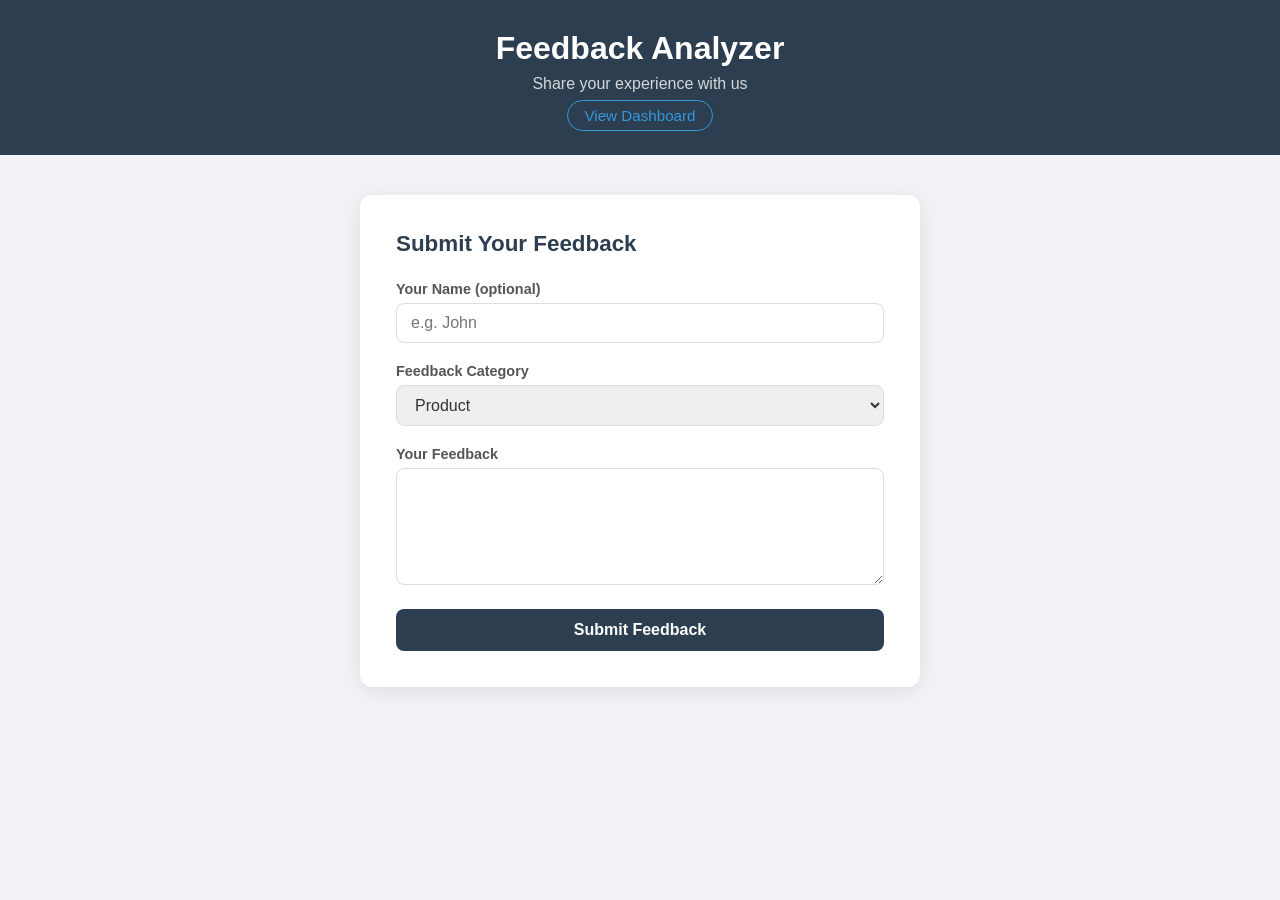
==== frontend/index.html @ 9476f7ea "Initial commit - Feedback Sentiment Analyzer" ====
<!DOCTYPE html>
<html lang="en">

<head>
    <meta charset="UTF-8">
    <meta name="viewport" content="width=device-width, initial-scale=1.0">
    <title>Feedback Analyzer</title>
    <link rel="stylesheet" href="style.css">
</head>

<body>

    <!-- ========== HEADER ========== -->
    <header>
        <h1>Feedback Analyzer</h1>
        <p>Share your experience with us</p>
        <a href="dashboard.html">View Dashboard</a>
    </header>

    <!-- ========== MAIN FORM CARD ========== -->
    <main>
        <div class="form-card">

            <h2>Submit Your Feedback</h2>

            <!-- Name Field -->
            <div class="form-group">
                <label for="name">Your Name (optional)</label>
                <input type="text" id="name" placeholder="e.g. John">
            </div>

            <!-- Category Field -->
            <div class="form-group">
                <label for="category">Feedback Category</label>
                <select id="category">
                    <option value="Product">Product</option>
                    <option value="Service">Service</option>
                    <option value="General">General</option>
                </select>
            </div>

            <!-- Feedback Text Field -->
            <div class="form-group">
                <label for="feedback_text">Your Feedback</label>
                <textarea
                    id="feedback_text"
                    placeholder="Write your feedback here..."
                    rows="5">
                </textarea>
            </div>

            <!-- Submit Button -->
            <button id="submit-btn">Submit Feedback</button>

            <!-- Result Box (hidden until feedback is submitted) -->
            <div id="result-box" class="result-box hidden">
                <p id="result-message"></p>
                <p id="sentiment-label"></p>
            </div>

        </div>
    </main>

    <script src="script.js"></script>

</body>
</html>
---- frontend/style.css ----
/* ===== GLOBAL RESET & BASE ===== */
* {
    margin: 0;
    padding: 0;
    box-sizing: border-box;
}

body {
    font-family: 'Segoe UI', Tahoma, Geneva, Verdana, sans-serif;
    background-color: #f0f2f5;
    color: #333;
    min-height: 100vh;
}

/* ===== HEADER ===== */
header {
    background-color: #2c3e50;
    color: white;
    text-align: center;
    padding: 30px 20px;
}

header h1 {
    font-size: 2rem;
    margin-bottom: 8px;
}

header p {
    font-size: 1rem;
    opacity: 0.8;
    margin-bottom: 14px;
}

header a {
    color: #3498db;
    text-decoration: none;
    font-size: 0.95rem;
    border: 1px solid #3498db;
    padding: 6px 16px;
    border-radius: 20px;
}

header a:hover {
    background-color: #3498db;
    color: white;
}

/* ===== MAIN LAYOUT ===== */
main {
    display: flex;
    justify-content: center;
    padding: 40px 20px;
}

/* ===== FORM CARD ===== */
.form-card {
    background-color: white;
    border-radius: 12px;
    padding: 36px;
    width: 100%;
    max-width: 560px;
    box-shadow: 0 4px 20px rgba(0, 0, 0, 0.08);
}

.form-card h2 {
    margin-bottom: 24px;
    font-size: 1.4rem;
    color: #2c3e50;
}

/* ===== FORM GROUPS ===== */
.form-group {
    margin-bottom: 20px;
}

.form-group label {
    display: block;
    font-size: 0.9rem;
    font-weight: 600;
    margin-bottom: 6px;
    color: #555;
}

.form-group input,
.form-group select,
.form-group textarea {
    width: 100%;
    padding: 10px 14px;
    border: 1px solid #ddd;
    border-radius: 8px;
    font-size: 1rem;
    color: #333;
    outline: none;
    transition: border-color 0.2s;
}

.form-group input:focus,
.form-group select:focus,
.form-group textarea:focus {
    border-color: #3498db;
}

.form-group textarea {
    resize: vertical;
}

/* ===== SUBMIT BUTTON ===== */
button#submit-btn {
    width: 100%;
    padding: 12px;
    background-color: #2c3e50;
    color: white;
    font-size: 1rem;
    font-weight: 600;
    border: none;
    border-radius: 8px;
    cursor: pointer;
    transition: background-color 0.2s;
}

button#submit-btn:hover {
    background-color: #3498db;
}

/* ===== RESULT BOX ===== */
.result-box {
    margin-top: 20px;
    padding: 16px;
    border-radius: 8px;
    text-align: center;
}

.result-box.positive {
    background-color: #eafaf1;
    border: 1px solid #2ecc71;
    color: #1e8449;
}

.result-box.negative {
    background-color: #fdf2f2;
    border: 1px solid #e74c3c;
    color: #c0392b;
}

.result-box.neutral {
    background-color: #fef9e7;
    border: 1px solid #f1c40f;
    color: #9a7d0a;
}

/* ===== HIDDEN UTILITY CLASS ===== */
.hidden {
    display: none;
}

/* ===== DASHBOARD STYLES ===== */

.dash-page {
    max-width: 780px;
    margin: 30px auto;
    padding: 0 16px 40px;
    font-family: 'Segoe UI', Tahoma, Geneva, Verdana, sans-serif;
}

/* --- Header --- */
.dash-header {
    background: #2c3e50;
    color: white;
    padding: 16px 22px;
    border-radius: 10px;
    display: flex;
    justify-content: space-between;
    align-items: center;
    margin-bottom: 22px;
}

.dash-header h1 {
    font-size: 1.2rem;
    font-weight: 600;
    color: white;
    margin: 0;
}

.dash-header a {
    font-size: 0.82rem;
    color: white;
    text-decoration: none;
    border: 1px solid white;
    padding: 5px 14px;
    border-radius: 20px;
    transition: background 0.2s;
}

.dash-header a:hover {
    background: rgba(255,255,255,0.15);
}

/* --- Section labels --- */
.section-label {
    font-size: 0.72rem;
    font-weight: 700;
    color: #aaa;
    letter-spacing: 0.8px;
    text-transform: uppercase;
    margin-bottom: 10px;
}

/* --- Stat cards --- */
.stats-row {
    display: grid;
    grid-template-columns: repeat(3, 1fr);
    gap: 14px;
    margin-bottom: 24px;
}

.stat-box {
    background: white;
    border-radius: 10px;
    padding: 18px 16px;
    display: flex;
    flex-direction: column;
    align-items: flex-start;
    border: 1px solid #eee;
}

.stat-num {
    font-size: 2rem;
    font-weight: 700;
    line-height: 1;
    margin-bottom: 6px;
}

.stat-num.total { color: #2c3e50; }
.stat-num.pos   { color: #27ae60; }
.stat-num.neg   { color: #e74c3c; }
.stat-num.neu   { color: #f39c12; }

.stat-lbl {
    font-size: 0.78rem;
    color: #999;
}

/* --- Charts --- */
.charts-row {
    display: grid;
    grid-template-columns: 1fr 1fr;
    gap: 14px;
    margin-bottom: 24px;
}

.chart-box {
    background: white;
    border-radius: 10px;
    padding: 18px;
    border: 1px solid #eee;
}

.chart-title {
    font-size: 0.82rem;
    font-weight: 600;
    color: #555;
    margin: 0 0 14px;
}

/* --- Table --- */
.table-box {
    background: white;
    border-radius: 10px;
    padding: 18px;
    border: 1px solid #eee;
    overflow-x: auto;
}

#feedback-table {
    width: 100%;
    border-collapse: collapse;
    font-size: 0.85rem;
}

#feedback-table th {
    text-align: left;
    padding: 8px 12px;
    color: #777;
    font-weight: 600;
    border-bottom: 1px solid #eee;
    background: white;
}

#feedback-table td {
    padding: 10px 12px;
    border-bottom: 1px solid #f5f5f5;
    color: #444;
    vertical-align: top;
}

#feedback-table tr:last-child td {
    border-bottom: none;
}

#feedback-table tr:hover td {
    background: #fafafa;
}

/* --- Badges --- */
.badge {
    padding: 3px 10px;
    border-radius: 10px;
    font-size: 0.75rem;
    font-weight: 600;
    display: inline-block;
}

.badge-positive { background: #eafaf1; color: #1e8449; }
.badge-negative { background: #fdf2f2; color: #c0392b; }
.badge-neutral  { background: #fef9e7; color: #9a7d0a; }

/* --- Responsive --- */
@media (max-width: 560px) {
    .stats-row  { grid-template-columns: 1fr 1fr; }
    .charts-row { grid-template-columns: 1fr; }
}
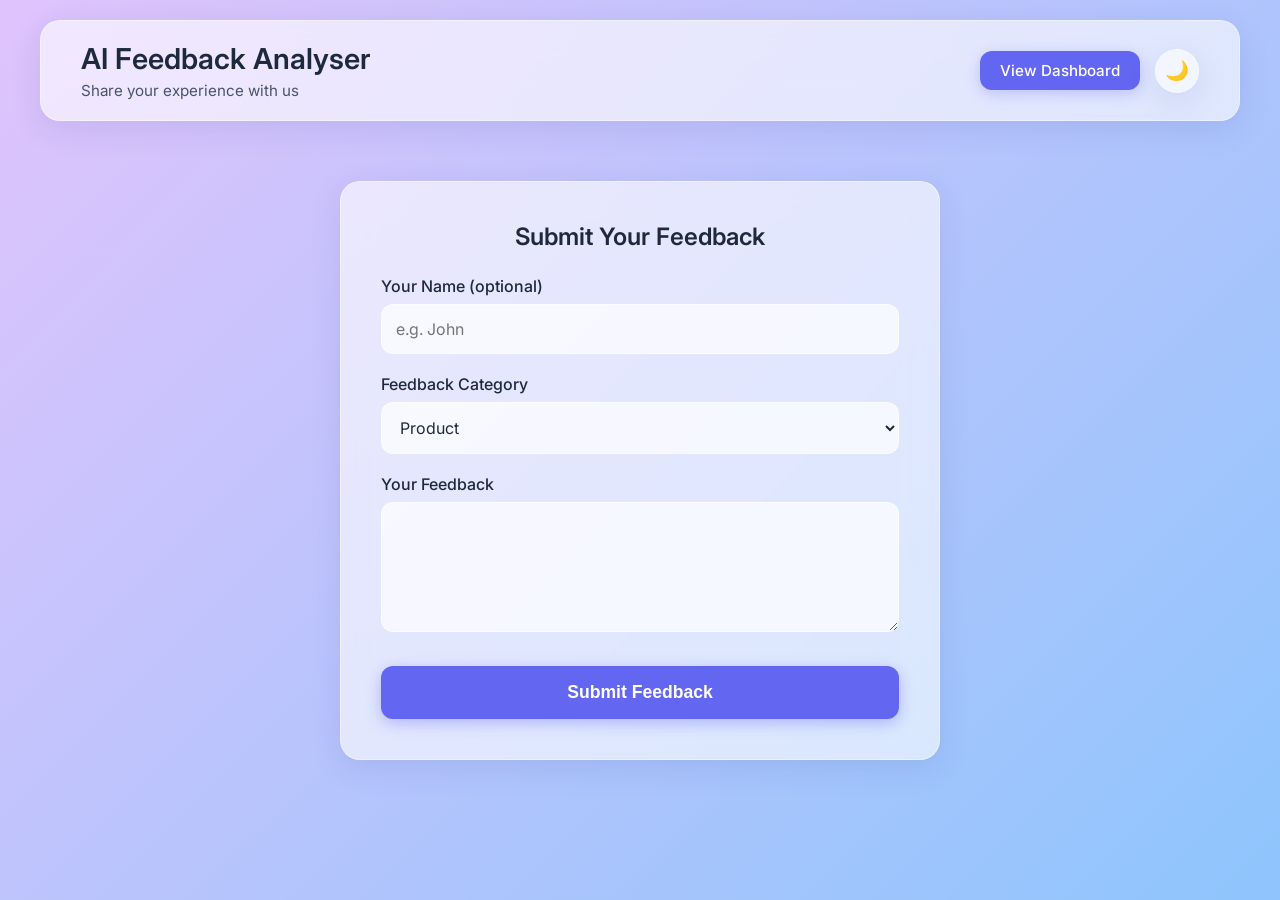
==== commit 431e6618: "feat: UI revamp, glassmorphism, dark mode, rename to AI Feedback Analyser" ====
--- a/frontend/index.html
+++ b/frontend/index.html
@@ -4,35 +4,40 @@
 <head>
     <meta charset="UTF-8">
     <meta name="viewport" content="width=device-width, initial-scale=1.0">
-    <title>Feedback Analyzer</title>
+    <title>AI Feedback Analyser</title>
     <link rel="stylesheet" href="style.css">
 </head>
 
 <body>
 
     <!-- ========== HEADER ========== -->
-    <header>
-        <h1>Feedback Analyzer</h1>
-        <p>Share your experience with us</p>
-        <a href="dashboard.html">View Dashboard</a>
+    <header class="header-container glass-panel">
+        <div class="header-title">
+            <h1>AI Feedback Analyser</h1>
+            <p>Share your experience with us</p>
+        </div>
+        <div class="header-actions">
+            <a href="dashboard.html" class="btn-nav">View Dashboard</a>
+            <button id="theme-toggle" class="theme-toggle" aria-label="Toggle dark mode">🌙</button>
+        </div>
     </header>
 
     <!-- ========== MAIN FORM CARD ========== -->
-    <main>
-        <div class="form-card">
+    <main class="container">
+        <div class="form-wrapper glass-panel">
 
             <h2>Submit Your Feedback</h2>
 
             <!-- Name Field -->
             <div class="form-group">
                 <label for="name">Your Name (optional)</label>
-                <input type="text" id="name" placeholder="e.g. John">
+                <input class="form-control" type="text" id="name" placeholder="e.g. John">
             </div>
 
             <!-- Category Field -->
             <div class="form-group">
                 <label for="category">Feedback Category</label>
-                <select id="category">
+                <select class="form-control" id="category">
                     <option value="Product">Product</option>
                     <option value="Service">Service</option>
                     <option value="General">General</option>
@@ -42,7 +47,7 @@
             <!-- Feedback Text Field -->
             <div class="form-group">
                 <label for="feedback_text">Your Feedback</label>
-                <textarea
+                <textarea class="form-control"
                     id="feedback_text"
                     placeholder="Write your feedback here..."
                     rows="5">
@@ -50,10 +55,10 @@
             </div>
 
             <!-- Submit Button -->
-            <button id="submit-btn">Submit Feedback</button>
+            <button id="submit-btn" class="btn-submit">Submit Feedback</button>
 
-            <!-- Result Box (hidden until feedback is submitted) -->
-            <div id="result-box" class="result-box hidden">
+            <!-- Result Box -->
+            <div id="result-box" class="result-box">
                 <p id="result-message"></p>
                 <p id="sentiment-label"></p>
             </div>
@@ -61,6 +66,7 @@
         </div>
     </main>
 
+    <script src="theme.js"></script>
     <script src="script.js"></script>
 
 </body>
--- a/frontend/style.css
+++ b/frontend/style.css
@@ -1,321 +1,322 @@
-/* ===== GLOBAL RESET & BASE ===== */
+@import url('https://fonts.googleapis.com/css2?family=Inter:wght@300;400;500;600;700&display=swap');
+
+:root {
+  /* Light Theme Variables */
+  --bg-gradient: linear-gradient(135deg, #e0c3fc 0%, #8ec5fc 100%);
+  --text-primary: #1e293b;
+  --text-secondary: #475569;
+  --glass-bg: rgba(255, 255, 255, 0.6);
+  --glass-border: rgba(255, 255, 255, 0.4);
+  --glass-shadow: 0 8px 32px 0 rgba(31, 38, 135, 0.1);
+  --accent-primary: #6366f1;
+  --accent-hover: #4f46e5;
+  --input-bg: rgba(255, 255, 255, 0.7);
+  --input-border: rgba(255, 255, 255, 0.5);
+  
+  --success: #10b981;
+  --danger: #ef4444;
+  --warning: #f59e0b;
+}
+
+body.dark-mode {
+  /* Dark Theme Variables */
+  --bg-gradient: linear-gradient(135deg, #0f2027 0%, #203a43 50%, #2c5364 100%);
+  --text-primary: #f8fafc;
+  --text-secondary: #cbd5e1;
+  --glass-bg: rgba(15, 23, 42, 0.6);
+  --glass-border: rgba(255, 255, 255, 0.1);
+  --glass-shadow: 0 8px 32px 0 rgba(0, 0, 0, 0.3);
+  --accent-primary: #818cf8;
+  --accent-hover: #6366f1;
+  --input-bg: rgba(15, 23, 42, 0.5);
+  --input-border: rgba(255, 255, 255, 0.2);
+}
+
+/* Base Styles */
 * {
-    margin: 0;
-    padding: 0;
-    box-sizing: border-box;
+  box-sizing: border-box;
+  margin: 0;
+  padding: 0;
+  transition: background-color 0.3s ease, color 0.3s ease, border-color 0.3s ease, box-shadow 0.3s ease;
 }
 
 body {
-    font-family: 'Segoe UI', Tahoma, Geneva, Verdana, sans-serif;
-    background-color: #f0f2f5;
-    color: #333;
-    min-height: 100vh;
-}
-
-/* ===== HEADER ===== */
-header {
-    background-color: #2c3e50;
-    color: white;
+  font-family: 'Inter', sans-serif;
+  min-height: 100vh;
+  background: var(--bg-gradient);
+  background-attachment: fixed;
+  color: var(--text-primary);
+  display: flex;
+  flex-direction: column;
+}
+
+/* Typography */
+h1, h2, h3 {
+  color: var(--text-primary);
+  font-weight: 600;
+}
+p {
+  color: var(--text-secondary);
+}
+
+/* Glassmorphism Utilities */
+.glass-panel {
+  background: var(--glass-bg);
+  backdrop-filter: blur(16px);
+  -webkit-backdrop-filter: blur(16px);
+  border: 1px solid var(--glass-border);
+  box-shadow: var(--glass-shadow);
+  border-radius: 20px;
+}
+
+/* Header & Nav */
+.header-container {
+  display: flex;
+  justify-content: space-between;
+  align-items: center;
+  padding: 20px 40px;
+  margin: 20px auto;
+  width: 95%;
+  max-width: 1200px;
+}
+.header-title h1 {
+  font-size: 1.8rem;
+  margin-bottom: 5px;
+}
+.header-title p {
+  font-size: 0.95rem;
+}
+.header-actions {
+  display: flex;
+  align-items: center;
+  gap: 15px;
+}
+.btn-nav {
+  text-decoration: none;
+  color: #fff;
+  background-color: var(--accent-primary);
+  padding: 10px 20px;
+  border-radius: 12px;
+  font-weight: 500;
+  font-size: 0.95rem;
+  box-shadow: 0 4px 15px rgba(99, 102, 241, 0.3);
+}
+.btn-nav:hover {
+  background-color: var(--accent-hover);
+  transform: translateY(-2px);
+}
+
+/* Theme Toggle Button */
+.theme-toggle {
+  background: var(--glass-bg);
+  border: 1px solid var(--glass-border);
+  color: var(--text-primary);
+  border-radius: 50%;
+  width: 44px;
+  height: 44px;
+  display: flex;
+  align-items: center;
+  justify-content: center;
+  cursor: pointer;
+  font-size: 1.2rem;
+  box-shadow: var(--glass-shadow);
+  outline: none;
+}
+.theme-toggle:hover {
+  transform: scale(1.05);
+}
+
+/* Layout Containers */
+.container {
+  width: 95%;
+  max-width: 1200px;
+  margin: 0 auto 40px auto;
+  flex: 1;
+}
+.form-wrapper {
+  max-width: 600px;
+  margin: 40px auto;
+  padding: 40px;
+}
+.form-wrapper h2 {
+  margin-bottom: 25px;
+  text-align: center;
+}
+
+/* Forms */
+.form-group {
+  margin-bottom: 20px;
+}
+.form-group label {
+  display: block;
+  margin-bottom: 8px;
+  font-weight: 500;
+  color: var(--text-primary);
+}
+.form-control {
+  width: 100%;
+  padding: 14px;
+  border-radius: 12px;
+  border: 1px solid var(--input-border);
+  background: var(--input-bg);
+  color: var(--text-primary);
+  font-family: inherit;
+  font-size: 1rem;
+  outline: none;
+}
+.form-control:focus {
+  border-color: var(--accent-primary);
+  box-shadow: 0 0 0 3px rgba(99, 102, 241, 0.2);
+}
+.form-control option {
+  background: var(--card-bg, #fff);
+  color: #1e293b;
+}
+
+.btn-submit {
+  width: 100%;
+  padding: 16px;
+  border: none;
+  border-radius: 12px;
+  background: var(--accent-primary);
+  color: #fff;
+  font-size: 1.1rem;
+  font-weight: 600;
+  cursor: pointer;
+  margin-top: 10px;
+  box-shadow: 0 4px 15px rgba(99, 102, 241, 0.4);
+}
+.btn-submit:hover {
+  background: var(--accent-hover);
+}
+.btn-submit:disabled {
+  opacity: 0.7;
+  cursor: not-allowed;
+}
+
+/* Result Box */
+.result-box {
+  margin-top: 25px;
+  padding: 20px;
+  border-radius: 12px;
+  text-align: center;
+  font-weight: 500;
+  display: none; 
+}
+.result-box.show {
+  display: block;
+  animation: fadeIn 0.4s ease-out;
+}
+.result-box.positive { background: rgba(16, 185, 129, 0.2); border: 1px solid var(--success); color: var(--success); }
+.result-box.negative { background: rgba(239, 68, 68, 0.2); border: 1px solid var(--danger); color: var(--danger); }
+.result-box.neutral  { background: rgba(245, 158, 11, 0.2); border: 1px solid var(--warning); color: var(--warning); }
+
+/* Dashboard Specifics */
+.section-title {
+  margin: 30px 0 15px 0;
+  font-size: 1.3rem;
+  padding-left: 10px;
+  border-left: 4px solid var(--accent-primary);
+}
+.stats-grid {
+  display: grid;
+  grid-template-columns: repeat(auto-fit, minmax(200px, 1fr));
+  gap: 20px;
+  margin-bottom: 30px;
+}
+.stat-card {
+  padding: 25px;
+  text-align: center;
+  display: flex;
+  flex-direction: column;
+  justify-content: center;
+}
+.stat-num {
+  font-size: 2.5rem;
+  font-weight: 700;
+  margin-bottom: 5px;
+}
+.stat-num.total { color: var(--accent-primary); }
+.stat-num.pos { color: var(--success); }
+.stat-num.neg { color: var(--danger); }
+.stat-lbl {
+  font-size: 0.95rem;
+  text-transform: uppercase;
+  letter-spacing: 1px;
+  color: var(--text-secondary);
+}
+
+.charts-grid {
+  display: grid;
+  grid-template-columns: repeat(auto-fit, minmax(400px, 1fr));
+  gap: 20px;
+  margin-bottom: 30px;
+}
+.chart-card {
+  padding: 20px;
+  display: flex;
+  flex-direction: column;
+  align-items: center;
+}
+.chart-title {
+  font-weight: 600;
+  margin-bottom: 15px;
+}
+.chart-wrapper {
+  width: 100%;
+  max-width: 400px;
+  margin: 0 auto;
+}
+
+.table-card {
+  padding: 20px;
+  overflow-x: auto;
+}
+table {
+  width: 100%;
+  border-collapse: collapse;
+  min-width: 600px;
+}
+th, td {
+  padding: 15px;
+  text-align: left;
+  border-bottom: 1px solid var(--glass-border);
+}
+th {
+  font-weight: 600;
+  color: var(--text-secondary);
+  text-transform: uppercase;
+  font-size: 0.85rem;
+}
+tbody tr:hover {
+  background: rgba(255, 255, 255, 0.1);
+}
+body.dark-mode tbody tr:hover {
+  background: rgba(0, 0, 0, 0.1);
+}
+
+.badge {
+  padding: 5px 12px;
+  border-radius: 20px;
+  font-size: 0.85rem;
+  font-weight: 500;
+}
+.badge-positive { background: rgba(16, 185, 129, 0.2); color: var(--success); border: 1px solid var(--success); }
+.badge-negative { background: rgba(239, 68, 68, 0.2); color: var(--danger); border: 1px solid var(--danger); }
+.badge-neutral  { background: rgba(245, 158, 11, 0.2); color: var(--warning); border: 1px solid var(--warning); }
+
+@keyframes fadeIn {
+  from { opacity: 0; transform: translateY(10px); }
+  to { opacity: 1; transform: translateY(0); }
+}
+
+@media (max-width: 768px) {
+  .header-container {
+    flex-direction: column;
     text-align: center;
-    padding: 30px 20px;
-}
-
-header h1 {
-    font-size: 2rem;
-    margin-bottom: 8px;
-}
-
-header p {
-    font-size: 1rem;
-    opacity: 0.8;
-    margin-bottom: 14px;
-}
-
-header a {
-    color: #3498db;
-    text-decoration: none;
-    font-size: 0.95rem;
-    border: 1px solid #3498db;
-    padding: 6px 16px;
-    border-radius: 20px;
-}
-
-header a:hover {
-    background-color: #3498db;
-    color: white;
-}
-
-/* ===== MAIN LAYOUT ===== */
-main {
-    display: flex;
-    justify-content: center;
-    padding: 40px 20px;
-}
-
-/* ===== FORM CARD ===== */
-.form-card {
-    background-color: white;
-    border-radius: 12px;
-    padding: 36px;
-    width: 100%;
-    max-width: 560px;
-    box-shadow: 0 4px 20px rgba(0, 0, 0, 0.08);
-}
-
-.form-card h2 {
-    margin-bottom: 24px;
-    font-size: 1.4rem;
-    color: #2c3e50;
-}
-
-/* ===== FORM GROUPS ===== */
-.form-group {
-    margin-bottom: 20px;
-}
-
-.form-group label {
-    display: block;
-    font-size: 0.9rem;
-    font-weight: 600;
-    margin-bottom: 6px;
-    color: #555;
-}
-
-.form-group input,
-.form-group select,
-.form-group textarea {
-    width: 100%;
-    padding: 10px 14px;
-    border: 1px solid #ddd;
-    border-radius: 8px;
-    font-size: 1rem;
-    color: #333;
-    outline: none;
-    transition: border-color 0.2s;
-}
-
-.form-group input:focus,
-.form-group select:focus,
-.form-group textarea:focus {
-    border-color: #3498db;
-}
-
-.form-group textarea {
-    resize: vertical;
-}
-
-/* ===== SUBMIT BUTTON ===== */
-button#submit-btn {
-    width: 100%;
-    padding: 12px;
-    background-color: #2c3e50;
-    color: white;
-    font-size: 1rem;
-    font-weight: 600;
-    border: none;
-    border-radius: 8px;
-    cursor: pointer;
-    transition: background-color 0.2s;
-}
-
-button#submit-btn:hover {
-    background-color: #3498db;
-}
-
-/* ===== RESULT BOX ===== */
-.result-box {
-    margin-top: 20px;
-    padding: 16px;
-    border-radius: 8px;
-    text-align: center;
-}
-
-.result-box.positive {
-    background-color: #eafaf1;
-    border: 1px solid #2ecc71;
-    color: #1e8449;
-}
-
-.result-box.negative {
-    background-color: #fdf2f2;
-    border: 1px solid #e74c3c;
-    color: #c0392b;
-}
-
-.result-box.neutral {
-    background-color: #fef9e7;
-    border: 1px solid #f1c40f;
-    color: #9a7d0a;
-}
-
-/* ===== HIDDEN UTILITY CLASS ===== */
-.hidden {
-    display: none;
-}
-
-/* ===== DASHBOARD STYLES ===== */
-
-.dash-page {
-    max-width: 780px;
-    margin: 30px auto;
-    padding: 0 16px 40px;
-    font-family: 'Segoe UI', Tahoma, Geneva, Verdana, sans-serif;
-}
-
-/* --- Header --- */
-.dash-header {
-    background: #2c3e50;
-    color: white;
-    padding: 16px 22px;
-    border-radius: 10px;
-    display: flex;
-    justify-content: space-between;
-    align-items: center;
-    margin-bottom: 22px;
-}
-
-.dash-header h1 {
-    font-size: 1.2rem;
-    font-weight: 600;
-    color: white;
-    margin: 0;
-}
-
-.dash-header a {
-    font-size: 0.82rem;
-    color: white;
-    text-decoration: none;
-    border: 1px solid white;
-    padding: 5px 14px;
-    border-radius: 20px;
-    transition: background 0.2s;
-}
-
-.dash-header a:hover {
-    background: rgba(255,255,255,0.15);
-}
-
-/* --- Section labels --- */
-.section-label {
-    font-size: 0.72rem;
-    font-weight: 700;
-    color: #aaa;
-    letter-spacing: 0.8px;
-    text-transform: uppercase;
-    margin-bottom: 10px;
-}
-
-/* --- Stat cards --- */
-.stats-row {
-    display: grid;
-    grid-template-columns: repeat(3, 1fr);
-    gap: 14px;
-    margin-bottom: 24px;
-}
-
-.stat-box {
-    background: white;
-    border-radius: 10px;
-    padding: 18px 16px;
-    display: flex;
-    flex-direction: column;
-    align-items: flex-start;
-    border: 1px solid #eee;
-}
-
-.stat-num {
-    font-size: 2rem;
-    font-weight: 700;
-    line-height: 1;
-    margin-bottom: 6px;
-}
-
-.stat-num.total { color: #2c3e50; }
-.stat-num.pos   { color: #27ae60; }
-.stat-num.neg   { color: #e74c3c; }
-.stat-num.neu   { color: #f39c12; }
-
-.stat-lbl {
-    font-size: 0.78rem;
-    color: #999;
-}
-
-/* --- Charts --- */
-.charts-row {
-    display: grid;
-    grid-template-columns: 1fr 1fr;
-    gap: 14px;
-    margin-bottom: 24px;
-}
-
-.chart-box {
-    background: white;
-    border-radius: 10px;
-    padding: 18px;
-    border: 1px solid #eee;
-}
-
-.chart-title {
-    font-size: 0.82rem;
-    font-weight: 600;
-    color: #555;
-    margin: 0 0 14px;
-}
-
-/* --- Table --- */
-.table-box {
-    background: white;
-    border-radius: 10px;
-    padding: 18px;
-    border: 1px solid #eee;
-    overflow-x: auto;
-}
-
-#feedback-table {
-    width: 100%;
-    border-collapse: collapse;
-    font-size: 0.85rem;
-}
-
-#feedback-table th {
-    text-align: left;
-    padding: 8px 12px;
-    color: #777;
-    font-weight: 600;
-    border-bottom: 1px solid #eee;
-    background: white;
-}
-
-#feedback-table td {
-    padding: 10px 12px;
-    border-bottom: 1px solid #f5f5f5;
-    color: #444;
-    vertical-align: top;
-}
-
-#feedback-table tr:last-child td {
-    border-bottom: none;
-}
-
-#feedback-table tr:hover td {
-    background: #fafafa;
-}
-
-/* --- Badges --- */
-.badge {
-    padding: 3px 10px;
-    border-radius: 10px;
-    font-size: 0.75rem;
-    font-weight: 600;
-    display: inline-block;
-}
-
-.badge-positive { background: #eafaf1; color: #1e8449; }
-.badge-negative { background: #fdf2f2; color: #c0392b; }
-.badge-neutral  { background: #fef9e7; color: #9a7d0a; }
-
-/* --- Responsive --- */
-@media (max-width: 560px) {
-    .stats-row  { grid-template-columns: 1fr 1fr; }
-    .charts-row { grid-template-columns: 1fr; }
-}+    gap: 15px;
+  }
+  .charts-grid {
+    grid-template-columns: 1fr;
+  }
+}
